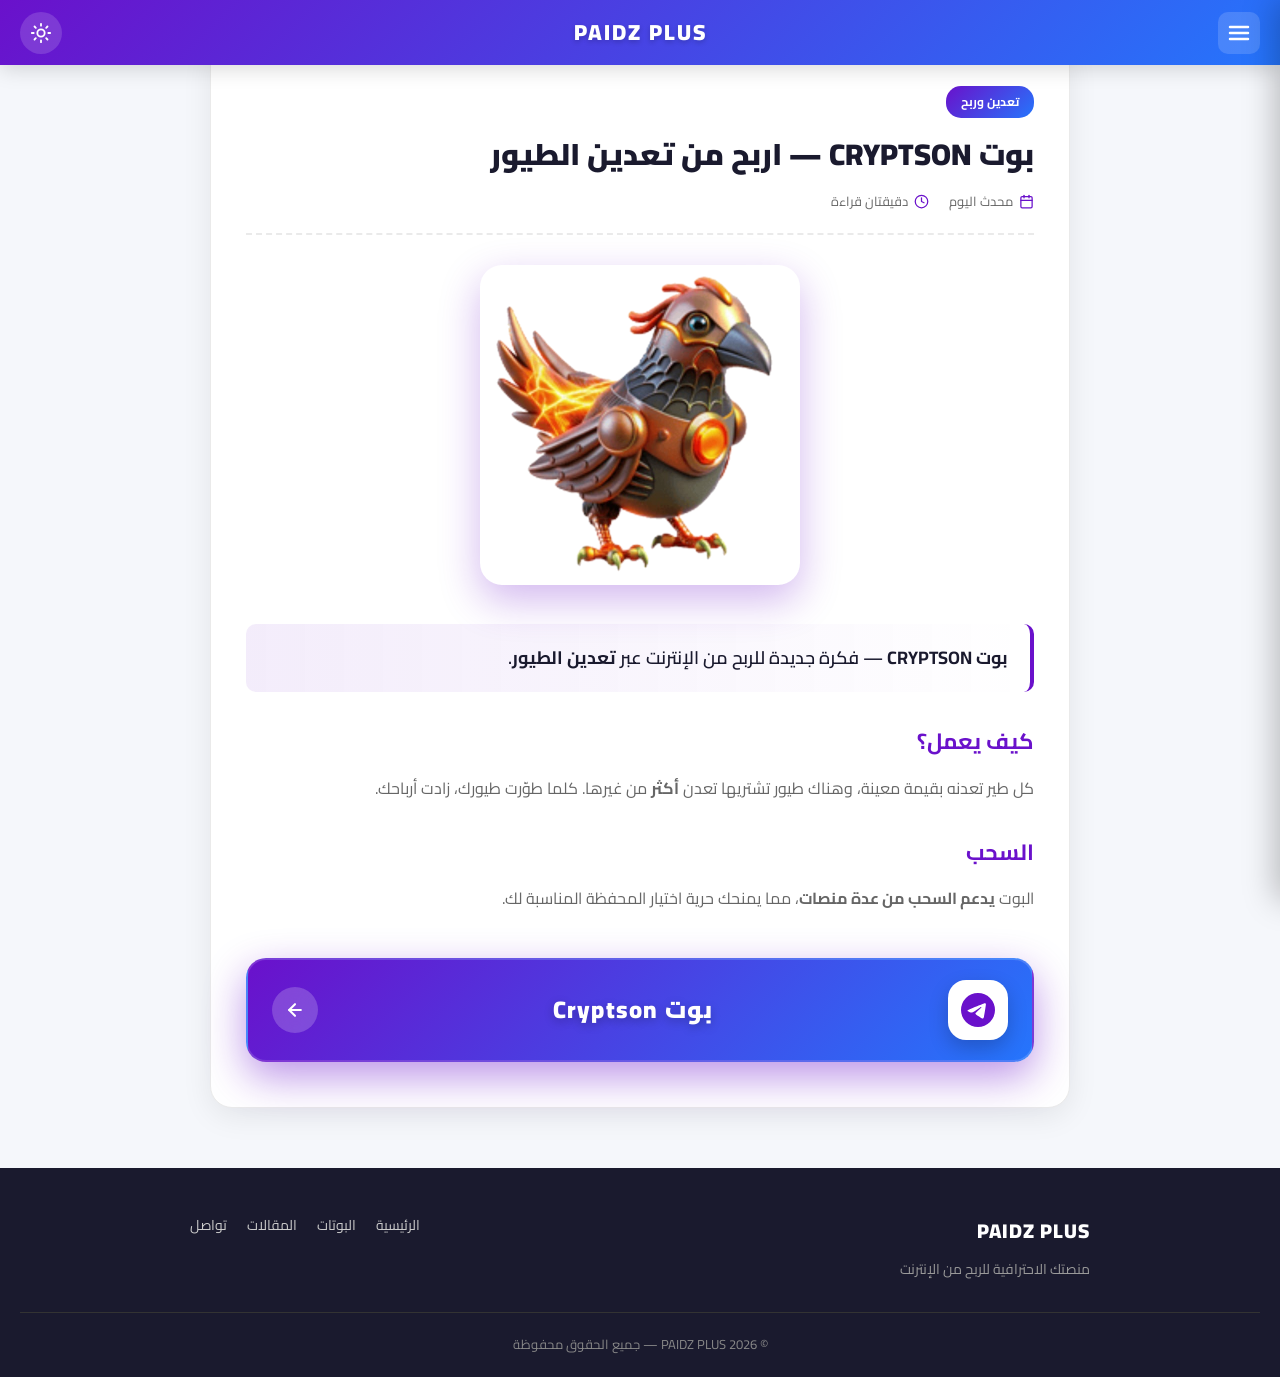
==== article-cryptson.html @ e373d688 "Add files via upload" ====
<!DOCTYPE html>
<html lang="ar" dir="rtl" data-theme="light">
<head>
  <meta charset="UTF-8">
  <meta name="viewport" content="width=device-width, initial-scale=1.0">
  <title>بوت CRYPTSON — اربح من تعدين الطيور | PAIDZ PLUS</title>
  <meta name="description" content="بوت Cryptson للتعدين من خلال الطيور. كل طير يعدن أكثر. يدعم السحب من عدة منصات.">
  <link rel="stylesheet" href="style.css">
  <link href="https://fonts.googleapis.com/css2?family=Cairo:wght@400;600;700;900&display=swap" rel="stylesheet">
</head>
<body>

  <!-- ===== الهيدر ===== -->
  <header class="header">
    <button class="menu-btn" onclick="toggleMenu()" aria-label="القائمة">
      <svg viewBox="0 0 24 24" fill="none" stroke="currentColor" stroke-width="2.5" stroke-linecap="round">
        <line x1="3" y1="6" x2="21" y2="6"/>
        <line x1="3" y1="12" x2="21" y2="12"/>
        <line x1="3" y1="18" x2="21" y2="18"/>
      </svg>
    </button>

    <a href="index.html" class="logo">PAIDZ PLUS</a>

    <button class="theme-btn" onclick="toggleTheme()" aria-label="تبديل الوضع">
      <svg class="icon-sun" viewBox="0 0 24 24" fill="none" stroke="currentColor" stroke-width="2" stroke-linecap="round" stroke-linejoin="round">
        <circle cx="12" cy="12" r="4"/>
        <path d="M12 2v2M12 20v2M4.93 4.93l1.41 1.41M17.66 17.66l1.41 1.41M2 12h2M20 12h2M6.34 17.66l-1.41 1.41M19.07 4.93l-1.41 1.41"/>
      </svg>
      <svg class="icon-moon" viewBox="0 0 24 24" fill="none" stroke="currentColor" stroke-width="2" stroke-linecap="round" stroke-linejoin="round">
        <path d="M21 12.79A9 9 0 1 1 11.21 3 7 7 0 0 0 21 12.79z"/>
      </svg>
    </button>
  </header>

  <!-- ===== القائمة الجانبية ===== -->
  <nav class="side-menu" id="sideMenu">
    <div class="side-header">
      <span class="side-logo">PAIDZ PLUS</span>
    </div>
    <a href="index.html">
      <svg viewBox="0 0 24 24" fill="none" stroke="currentColor" stroke-width="2" stroke-linecap="round" stroke-linejoin="round"><path d="M3 9l9-7 9 7v11a2 2 0 0 1-2 2H5a2 2 0 0 1-2-2z"/><polyline points="9 22 9 12 15 12 15 22"/></svg>
      الرئيسية
    </a>
    <a href="bots.html">
      <svg viewBox="0 0 24 24" fill="none" stroke="currentColor" stroke-width="2" stroke-linecap="round" stroke-linejoin="round"><rect x="3" y="8" width="18" height="12" rx="3"/><path d="M12 8V4M8 14h.01M16 14h.01"/></svg>
      البوتات
    </a>
    <a href="#">
      <svg viewBox="0 0 24 24" fill="none" stroke="currentColor" stroke-width="2" stroke-linecap="round" stroke-linejoin="round"><line x1="12" y1="1" x2="12" y2="23"/><path d="M17 5H9.5a3.5 3.5 0 0 0 0 7h5a3.5 3.5 0 0 1 0 7H6"/></svg>
      طرق الربح
    </a>
    <a href="#">
      <svg viewBox="0 0 24 24" fill="none" stroke="currentColor" stroke-width="2" stroke-linecap="round" stroke-linejoin="round"><path d="M2 3h6a4 4 0 0 1 4 4v14a3 3 0 0 0-3-3H2z"/><path d="M22 3h-6a4 4 0 0 0-4 4v14a3 3 0 0 1 3-3h7z"/></svg>
      الشروحات
    </a>
    <a href="articles.html">
      <svg viewBox="0 0 24 24" fill="none" stroke="currentColor" stroke-width="2" stroke-linecap="round" stroke-linejoin="round"><path d="M4 22h16a2 2 0 0 0 2-2V4a2 2 0 0 0-2-2H8a2 2 0 0 0-2 2v16a2 2 0 0 1-2 2zm0 0a2 2 0 0 1-2-2v-9c0-1.1.9-2 2-2h2"/><line x1="10" y1="9" x2="18" y2="9"/><line x1="10" y1="13" x2="18" y2="13"/><line x1="10" y1="17" x2="14" y2="17"/></svg>
      المقالات
    </a>
    <a href="#">
      <svg viewBox="0 0 24 24" fill="none" stroke="currentColor" stroke-width="2" stroke-linecap="round" stroke-linejoin="round"><path d="M21 15a2 2 0 0 1-2 2H7l-4 4V5a2 2 0 0 1 2-2h14a2 2 0 0 1 2 2z"/></svg>
      تواصل معنا
    </a>
  </nav>
  <div class="overlay" id="overlay" onclick="toggleMenu()"></div>

  <!-- ===== المقال ===== -->
  <section class="container">
    <article class="article">

      <span class="article-badge">تعدين وربح</span>

      <h1>بوت CRYPTSON — اربح من تعدين الطيور</h1>

      <div class="article-meta">
        <span>
          <svg viewBox="0 0 24 24" fill="none" stroke="currentColor" stroke-width="2" stroke-linecap="round" stroke-linejoin="round"><rect x="3" y="4" width="18" height="18" rx="2"/><line x1="16" y1="2" x2="16" y2="6"/><line x1="8" y1="2" x2="8" y2="6"/><line x1="3" y1="10" x2="21" y2="10"/></svg>
          محدث اليوم
        </span>
        <span>
          <svg viewBox="0 0 24 24" fill="none" stroke="currentColor" stroke-width="2" stroke-linecap="round" stroke-linejoin="round"><circle cx="12" cy="12" r="10"/><polyline points="12 6 12 12 16 14"/></svg>
          دقيقتان قراءة
        </span>
      </div>

      <!-- 🖼️ صورة البوت -->
      <div class="article-image">
        <img src="bot3.png" alt="شعار بوت CRYPTSON">
      </div>

      <!-- ✏️ المقال القصير -->
      <p class="lead">
        <b>بوت CRYPTSON</b> — فكرة جديدة للربح من الإنترنت عبر <b>تعدين الطيور</b>.
      </p>

      <h2>كيف يعمل؟</h2>
      <p>
        كل طير تعدنه بقيمة معينة، وهناك طيور تشتريها تعدن <b>أكثر</b> من غيرها.
        كلما طوّرت طيورك، زادت أرباحك.
      </p>

      <h2>السحب</h2>
      <p>
        البوت <b>يدعم السحب من عدة منصات</b>، مما يمنحك حرية اختيار المحفظة المناسبة لك.
      </p>

      <!-- 🔗 زر بوت Cryptson -->
      <a href="https://t.me/cryptson2_bot?startapp=97249" target="_blank" class="paidz-btn">
        <span class="paidz-btn-icon">
          <svg viewBox="0 0 24 24" fill="currentColor">
            <path d="M11.944 0A12 12 0 0 0 0 12a12 12 0 0 0 12 12 12 12 0 0 0 12-12A12 12 0 0 0 12 0a12 12 0 0 0-.056 0zm4.962 7.224c.1-.002.321.023.465.14a.506.506 0 0 1 .171.325c.016.093.036.306.02.472-.18 1.898-.962 6.502-1.36 8.627-.168.9-.499 1.201-.82 1.23-.696.065-1.225-.46-1.9-.902-1.056-.693-1.653-1.124-2.678-1.8-1.185-.78-.417-1.21.258-1.91.177-.184 3.247-2.977 3.307-3.23.007-.032.014-.15-.056-.212s-.174-.041-.249-.024c-.106.024-1.793 1.14-5.061 3.345-.48.33-.913.49-1.302.48-.428-.008-1.252-.241-1.865-.44-.752-.245-1.349-.374-1.297-.789.027-.216.325-.437.893-.663 3.498-1.524 5.83-2.529 6.998-3.014 3.332-1.386 4.025-1.627 4.476-1.635z"/>
          </svg>
        </span>
        <span class="paidz-btn-label">بوت Cryptson</span>
        <span class="paidz-btn-arrow">
          <svg viewBox="0 0 24 24" fill="none" stroke="currentColor" stroke-width="2.5" stroke-linecap="round" stroke-linejoin="round">
            <line x1="19" y1="12" x2="5" y2="12"/>
            <polyline points="12 19 5 12 12 5"/>
          </svg>
        </span>
      </a>

    </article>
  </section>

  <!-- ===== الفوتر ===== -->
  <footer class="footer">
    <div class="footer-content">
      <div class="footer-brand">
        <h3>PAIDZ PLUS</h3>
        <p>منصتك الاحترافية للربح من الإنترنت</p>
      </div>
      <div class="footer-links">
        <a href="index.html">الرئيسية</a>
        <a href="bots.html">البوتات</a>
        <a href="articles.html">المقالات</a>
        <a href="#">تواصل</a>
      </div>
    </div>
    <div class="footer-bottom">
      <p>© 2026 PAIDZ PLUS — جميع الحقوق محفوظة</p>
    </div>
  </footer>

  <script src="script.js"></script>
</body>
</html>
---- style.css ----
/* ===== المتغيرات ===== */
:root {
  --bg: #f5f7fb;
  --bg-card: #ffffff;
  --text: #1a1a2e;
  --text-soft: #666;
  --border: #eaeaea;
  --primary: #6a11cb;
  --primary-2: #2575fc;
  --header-bg: linear-gradient(135deg, #6a11cb, #2575fc);
  --shadow: 0 8px 30px rgba(0,0,0,0.08);
  --header-text: #ffffff;
}

[data-theme="dark"] {
  --bg: #0f0f1a;
  --bg-card: #1a1a2e;
  --text: #f0f0f5;
  --text-soft: #a0a0b0;
  --border: #2a2a40;
  --header-bg: linear-gradient(135deg, #4a0d8f, #1a4db8);
  --shadow: 0 8px 30px rgba(0,0,0,0.4);
  --header-text: #ffffff;
}

/* ===== عام ===== */
* {
  margin: 0;
  padding: 0;
  box-sizing: border-box;
  font-family: 'Cairo', sans-serif;
}

html { scroll-behavior: smooth; }

body {
  background: var(--bg);
  color: var(--text);
  line-height: 1.8;
  overflow-x: hidden;
  transition: background 0.4s ease, color 0.4s ease;
}

.container {
  max-width: 900px;
  margin: 0 auto;
  padding: 0 20px;
}

/* أيقونات SVG موحدة */
svg {
  width: 20px;
  height: 20px;
  flex-shrink: 0;
}

/* ===== الهيدر ===== */
.header {
  position: fixed;
  top: 0;
  left: 0;
  right: 0;
  height: 65px;
  background: var(--header-bg);
  display: flex;
  align-items: center;
  justify-content: space-between;
  padding: 0 20px;
  box-shadow: 0 4px 20px rgba(0,0,0,0.15);
  z-index: 1000;
  transition: background 0.4s ease;
}

.logo {
  color: #fff;
  font-size: 22px;
  font-weight: 900;
  letter-spacing: 2px;
  text-decoration: none;
  text-shadow: 0 2px 5px rgba(0,0,0,0.2);
}

.menu-btn {
  width: 42px;
  height: 42px;
  background: rgba(255,255,255,0.15);
  border: none;
  border-radius: 10px;
  cursor: pointer;
  display: flex;
  align-items: center;
  justify-content: center;
  color: #fff;
  transition: 0.3s;
}

.menu-btn:hover { background: rgba(255,255,255,0.3); }
.menu-btn svg { width: 24px; height: 24px; }

/* ===== زر الوضع الليلي/النهاري ===== */
.theme-btn {
  width: 42px;
  height: 42px;
  background: rgba(255,255,255,0.15);
  border: none;
  border-radius: 50%;
  cursor: pointer;
  display: flex;
  align-items: center;
  justify-content: center;
  color: #fff;
  transition: 0.3s;
  position: relative;
  overflow: hidden;
}

.theme-btn:hover {
  background: rgba(255,255,255,0.3);
  transform: rotate(15deg);
}

.theme-btn svg {
  position: absolute;
  width: 22px;
  height: 22px;
  transition: 0.4s cubic-bezier(0.4, 0, 0.2, 1);
}

/* الوضع النهاري: إظهار الشمس */
[data-theme="light"] .icon-sun {
  opacity: 1;
  transform: translateY(0) rotate(0deg);
}
[data-theme="light"] .icon-moon {
  opacity: 0;
  transform: translateY(35px) rotate(90deg);
}

/* الوضع الليلي: إظهار القمر */
[data-theme="dark"] .icon-sun {
  opacity: 0;
  transform: translateY(-35px) rotate(-90deg);
}
[data-theme="dark"] .icon-moon {
  opacity: 1;
  transform: translateY(0) rotate(0deg);
}

/* ===== القائمة الجانبية ===== */
.side-menu {
  position: fixed;
  top: 0;
  right: -300px;
  width: 300px;
  height: 100%;
  background: var(--bg-card);
  box-shadow: -5px 0 30px rgba(0,0,0,0.25);
  transition: 0.4s cubic-bezier(0.4, 0, 0.2, 1);
  z-index: 1200;
  overflow-y: auto;
}

.side-menu.open { right: 0; }

.side-header {
  background: var(--header-bg);
  padding: 25px 20px;
  text-align: center;
}

.side-logo {
  color: #fff;
  font-size: 20px;
  font-weight: 900;
  letter-spacing: 2px;
}

.side-menu a {
  display: flex;
  align-items: center;
  gap: 12px;
  padding: 16px 25px;
  color: var(--text);
  text-decoration: none;
  font-weight: 600;
  border-bottom: 1px solid var(--border);
  transition: 0.25s;
}

.side-menu a svg { color: var(--primary); transition: 0.25s; }

.side-menu a:hover {
  background: linear-gradient(135deg, var(--primary), var(--primary-2));
  color: #fff;
  padding-right: 35px;
}

.side-menu a:hover svg { color: #fff; }

.overlay {
  position: fixed;
  inset: 0;
  background: rgba(0,0,0,0.55);
  opacity: 0;
  visibility: hidden;
  transition: 0.3s;
  z-index: 1100;
  backdrop-filter: blur(3px);
}

.overlay.show { opacity: 1; visibility: visible; }

/* ===== Hero ===== */
.hero {
  margin-top: 65px;
  padding: 80px 20px 60px;
  background: var(--header-bg);
  color: #fff;
  text-align: center;
  position: relative;
  overflow: hidden;
  transition: background 0.4s ease;
}

.hero::before {
  content: '';
  position: absolute;
  width: 400px;
  height: 400px;
  background: rgba(255,255,255,0.08);
  border-radius: 50%;
  top: -150px;
  right: -100px;
}

.hero::after {
  content: '';
  position: absolute;
  width: 300px;
  height: 300px;
  background: rgba(255,255,255,0.06);
  border-radius: 50%;
  bottom: -100px;
  left: -80px;
}

.hero-content { position: relative; z-index: 2; max-width: 700px; margin: 0 auto; }

.hero-tag {
  display: inline-flex;
  align-items: center;
  gap: 8px;
  background: rgba(255,255,255,0.2);
  padding: 7px 18px;
  border-radius: 20px;
  font-size: 14px;
  font-weight: 600;
  margin-bottom: 20px;
  backdrop-filter: blur(5px);
}

.hero-tag svg { width: 16px; height: 16px; }

.hero h1 {
  font-size: 38px;
  font-weight: 900;
  margin-bottom: 15px;
  line-height: 1.3;
}

.hero h1 span {
  background: linear-gradient(90deg, #ffd700, #ffed4e);
  -webkit-background-clip: text;
  -webkit-text-fill-color: transparent;
  background-clip: text;
}

.hero p {
  font-size: 17px;
  color: #e8e8ff;
  margin-bottom: 30px;
}

.hero-buttons {
  display: flex;
  gap: 15px;
  justify-content: center;
  flex-wrap: wrap;
}

.btn-primary, .btn-secondary {
  padding: 13px 30px;
  border-radius: 30px;
  text-decoration: none;
  font-weight: 700;
  font-size: 15px;
  transition: 0.3s;
  display: inline-block;
}

.btn-primary {
  background: #fff;
  color: var(--primary);
}

.btn-primary:hover {
  transform: translateY(-3px);
  box-shadow: 0 10px 25px rgba(0,0,0,0.25);
}

.btn-secondary {
  background: transparent;
  color: #fff;
  border: 2px solid rgba(255,255,255,0.5);
}

.btn-secondary:hover {
  background: rgba(255,255,255,0.15);
  border-color: #fff;
}

/* ===== المميزات ===== */
.features {
  padding: 70px 20px 30px;
}

.section-title {
  text-align: center;
  font-size: 28px;
  font-weight: 900;
  margin-bottom: 40px;
  color: var(--text);
  position: relative;
  display: inline-block;
  width: 100%;
}

.section-title::after {
  content: '';
  display: block;
  width: 60px;
  height: 4px;
  background: linear-gradient(90deg, var(--primary), var(--primary-2));
  border-radius: 3px;
  margin: 12px auto 0;
}

.features-grid {
  display: grid;
  grid-template-columns: repeat(auto-fit, minmax(220px, 1fr));
  gap: 20px;
}

.feature-card {
  background: var(--bg-card);
  padding: 30px 22px;
  border-radius: 18px;
  box-shadow: var(--shadow);
  text-align: center;
  transition: 0.35s;
  border: 1px solid var(--border);
}

.feature-card:hover {
  transform: translateY(-8px);
  box-shadow: 0 15px 40px rgba(106,17,203,0.25);
}

.feature-icon {
  width: 65px;
  height: 65px;
  margin: 0 auto 15px;
  border-radius: 18px;
  background: linear-gradient(135deg, rgba(106,17,203,0.12), rgba(37,117,252,0.12));
  display: flex;
  align-items: center;
  justify-content: center;
  color: var(--primary);
  transition: 0.35s;
}

.feature-icon svg { width: 30px; height: 30px; }

.feature-card:hover .feature-icon {
  background: linear-gradient(135deg, var(--primary), var(--primary-2));
  color: #fff;
  transform: rotate(-8deg) scale(1.08);
}

.feature-card h3 {
  font-size: 18px;
  font-weight: 700;
  margin-bottom: 8px;
  color: var(--text);
}

.feature-card p {
  font-size: 14px;
  color: var(--text-soft);
}

/* ===== المقال ===== */
.article {
  background: var(--bg-card);
  padding: 45px 35px;
  border-radius: 22px;
  box-shadow: var(--shadow);
  margin: 40px 0;
  border: 1px solid var(--border);
  transition: background 0.4s ease, border 0.4s ease;
}

.article-badge {
  display: inline-block;
  background: linear-gradient(135deg, var(--primary), var(--primary-2));
  color: #fff;
  padding: 5px 15px;
  border-radius: 15px;
  font-size: 12px;
  font-weight: 700;
  margin-bottom: 15px;
}

.article h1 {
  font-size: 30px;
  font-weight: 900;
  color: var(--text);
  margin-bottom: 15px;
  line-height: 1.4;
}

.article-meta {
  display: flex;
  gap: 20px;
  flex-wrap: wrap;
  color: var(--text-soft);
  font-size: 13px;
  margin-bottom: 25px;
  padding-bottom: 20px;
  border-bottom: 2px dashed var(--border);
}

.article-meta span {
  display: inline-flex;
  align-items: center;
  gap: 6px;
}

.article-meta svg { width: 15px; height: 15px; color: var(--primary); }

.article-image {
  text-align: center;
  margin: 30px 0;
}

.article-image img {
  max-width: 320px;
  width: 100%;
  border-radius: 22px;
  box-shadow: 0 15px 40px rgba(106,17,203,0.3);
  transition: 0.4s;
}

.article-image img:hover { transform: scale(1.04) rotate(-1deg); }

.article .lead {
  font-size: 18px;
  color: var(--text);
  font-weight: 600;
  padding: 18px 22px;
  background: linear-gradient(90deg, rgba(106,17,203,0.08), transparent);
  border-right: 4px solid var(--primary);
  border-radius: 10px;
  margin-bottom: 25px;
}

.article h2 {
  font-size: 22px;
  color: var(--primary);
  margin: 30px 0 12px;
  font-weight: 700;
}

.article p {
  font-size: 16px;
  color: var(--text-soft);
  margin-bottom: 15px;
}

.article ul, .article ol {
  margin: 15px 25px 20px;
}

.article li {
  margin-bottom: 8px;
  font-size: 16px;
  color: var(--text-soft);
}

/* ===== CTA ===== */
.cta-box {
  background: var(--header-bg);
  color: #fff;
  padding: 35px;
  border-radius: 20px;
  text-align: center;
  margin-top: 40px;
  position: relative;
  overflow: hidden;
  transition: background 0.4s ease;
}

.cta-box::before {
  content: '';
  position: absolute;
  width: 200px;
  height: 200px;
  background: rgba(255,255,255,0.1);
  border-radius: 50%;
  top: -80px;
  right: -50px;
}

.cta-box h3 {
  font-size: 22px;
  margin-bottom: 10px;
  position: relative;
}

.cta-box p {
  color: #e8e8ff;
  margin-bottom: 20px;
  position: relative;
}

.cta-btn {
  display: inline-flex;
  align-items: center;
  gap: 8px;
  background: #fff;
  color: var(--primary);
  padding: 14px 35px;
  border-radius: 30px;
  text-decoration: none;
  font-weight: 800;
  font-size: 16px;
  transition: 0.3s;
  position: relative;
}

.cta-btn svg { width: 18px; height: 18px; }

.cta-btn:hover {
  transform: scale(1.07);
  box-shadow: 0 10px 30px rgba(0,0,0,0.3);
}

/* ===== الفوتر ===== */
.footer {
  background: #1a1a2e;
  color: #ccc;
  padding: 45px 20px 0;
  margin-top: 60px;
  transition: background 0.4s ease;
}

[data-theme="dark"] .footer { background: #0a0a15; }

.footer-content {
  max-width: 900px;
  margin: 0 auto;
  display: flex;
  justify-content: space-between;
  flex-wrap: wrap;
  gap: 25px;
  padding-bottom: 30px;
}

.footer-brand h3 {
  color: #fff;
  font-size: 20px;
  font-weight: 900;
  letter-spacing: 1px;
  margin-bottom: 8px;
}

.footer-brand p { font-size: 14px; color: #999; }

.footer-links {
  display: flex;
  gap: 20px;
  flex-wrap: wrap;
}

.footer-links a {
  color: #ccc;
  text-decoration: none;
  font-size: 14px;
  transition: 0.3s;
}

.footer-links a:hover { color: #6a11cb; }

.footer-bottom {
  border-top: 1px solid #333;
  padding: 20px;
  text-align: center;
  font-size: 13px;
  color: #888;
}

/* ===== للجوال ===== */
@media (max-width: 600px) {
  .logo { font-size: 16px; letter-spacing: 1px; }
  .menu-btn, .theme-btn { width: 38px; height: 38px; }
  .hero { padding: 60px 15px 40px; }
  .hero h1 { font-size: 26px; }
  .hero p { font-size: 15px; }
  .article { padding: 28px 20px; }
  .article h1 { font-size: 22px; }
  .article h2 { font-size: 18px; }
  .article p, .article li { font-size: 15px; }
  .article-image img { max-width: 220px; }
  .section-title { font-size: 22px; }
  .footer-content { flex-direction: column; text-align: center; }
  .footer-links { justify-content: center; }
}


/* ===== عنوان الصفحة (Page Hero) ===== */
.page-hero {
  margin-top: 65px;
  padding: 60px 20px 50px;
  background: var(--header-bg);
  color: #fff;
  text-align: center;
  position: relative;
  overflow: hidden;
}

.page-hero::before {
  content: '';
  position: absolute;
  width: 350px;
  height: 350px;
  background: rgba(255,255,255,0.08);
  border-radius: 50%;
  top: -120px;
  right: -80px;
}

.page-hero-content {
  position: relative;
  z-index: 2;
}

.page-hero h1 {
  font-size: 34px;
  font-weight: 900;
  margin-bottom: 10px;
}

.page-hero p {
  font-size: 16px;
  color: #e8e8ff;
}

/* ===== شبكة البوتات ===== */
.bots-grid {
  display: grid;
  grid-template-columns: repeat(auto-fill, minmax(230px, 1fr));
  gap: 25px;
  padding: 50px 0;
}

/* بطاقة البوت */
.bot-card {
  background: var(--bg-card);
  border-radius: 20px;
  padding: 25px 20px;
  text-align: center;
  box-shadow: var(--shadow);
  border: 1px solid var(--border);
  transition: 0.35s cubic-bezier(0.4, 0, 0.2, 1);
  display: flex;
  flex-direction: column;
  align-items: center;
}

.bot-card:hover {
  transform: translateY(-10px);
  box-shadow: 0 20px 45px rgba(106,17,203,0.28);
  border-color: var(--primary);
}

/* صورة البوت */
.bot-image {
  width: 120px;
  height: 120px;
  border-radius: 50%;
  overflow: hidden;
  margin-bottom: 18px;
  background: linear-gradient(135deg, rgba(106,17,203,0.1), rgba(37,117,252,0.1));
  display: flex;
  align-items: center;
  justify-content: center;
  padding: 8px;
  transition: 0.35s;
  border: 3px solid transparent;
}

.bot-card:hover .bot-image {
  border-color: var(--primary);
  transform: scale(1.05) rotate(3deg);
}

.bot-image img {
  width: 100%;
  height: 100%;
  object-fit: cover;
  border-radius: 50%;
}

/* اسم البوت (قابل للنقر) */
.bot-name {
  font-size: 18px;
  font-weight: 800;
  color: var(--text);
  text-decoration: none;
  margin-bottom: 6px;
  transition: 0.3s;
  display: inline-block;
}

.bot-name:hover {
  color: var(--primary);
  transform: scale(1.05);
}

.bot-name::after {
  content: '';
  display: block;
  width: 0;
  height: 2px;
  background: linear-gradient(90deg, var(--primary), var(--primary-2));
  margin: 4px auto 0;
  transition: 0.35s;
  border-radius: 2px;
}

.bot-name:hover::after {
  width: 60%;
}

/* وصف البوت */
.bot-desc {
  font-size: 13px;
  color: var(--text-soft);
  margin-bottom: 18px;
}

/* زر فتح البوت */
.bot-btn {
  display: inline-flex;
  align-items: center;
  gap: 6px;
  background: linear-gradient(135deg, var(--primary), var(--primary-2));
  color: #fff;
  padding: 10px 22px;
  border-radius: 25px;
  text-decoration: none;
  font-weight: 700;
  font-size: 13px;
  transition: 0.3s;
  margin-top: auto;
}

.bot-btn svg {
  width: 15px;
  height: 15px;
  transition: 0.3s;
}

.bot-btn:hover {
  transform: translateY(-2px);
  box-shadow: 0 8px 20px rgba(106,17,203,0.4);
}

.bot-btn:hover svg {
  transform: translateX(-4px);
}

/* ===== للجوال ===== */
@media (max-width: 600px) {
  .page-hero { padding: 45px 15px 35px; }
  .page-hero h1 { font-size: 24px; }
  .page-hero p { font-size: 14px; }
  .bots-grid {
    grid-template-columns: repeat(auto-fill, minmax(150px, 1fr));
    gap: 15px;
    padding: 30px 0;
  }
  .bot-card { padding: 18px 12px; }
  .bot-image { width: 85px; height: 85px; margin-bottom: 12px; }
  .bot-name { font-size: 15px; }
  .bot-desc { font-size: 12px; }
  .bot-btn { padding: 8px 16px; font-size: 12px; }
}


/* ===== غلاف زر التحميل ===== */
.bot-download-wrap {
  margin-top: 45px;
  position: relative;
}

/* شريط علوي متحرك */
.download-top-bar {
  height: 5px;
  background: linear-gradient(90deg, #6a11cb, #2575fc, #00b894, #6a11cb);
  background-size: 300% 100%;
  border-radius: 24px 24px 0 0;
  animation: gradientSlide 4s linear infinite;
}

@keyframes gradientSlide {
  0% { background-position: 0% 50%; }
  100% { background-position: 300% 50%; }
}

/* ===== بطاقة التحميل ===== */
.bot-download-card {
  background: var(--bg-card);
  border: 2px solid var(--border);
  border-top: none;
  border-radius: 0 0 24px 24px;
  padding: 32px 26px;
  text-align: center;
  box-shadow: 0 15px 45px rgba(106,17,203,0.15);
  transition: 0.35s;
  position: relative;
  overflow: hidden;
}

.bot-download-card::after {
  content: '';
  position: absolute;
  width: 220px;
  height: 220px;
  background: radial-gradient(circle, rgba(106,17,203,0.12), transparent 70%);
  border-radius: 50%;
  top: -80px;
  left: -60px;
  pointer-events: none;
}

.bot-download-card:hover {
  box-shadow: 0 25px 65px rgba(106,17,203,0.28);
  border-color: var(--primary);
}

/* ===== شارة "مجاني 100%" ===== */
.download-badge {
  display: inline-flex;
  align-items: center;
  gap: 6px;
  background: linear-gradient(135deg, #00b894, #00cec9);
  color: #fff;
  padding: 6px 16px;
  border-radius: 22px;
  font-size: 12.5px;
  font-weight: 800;
  margin-bottom: 16px;
  box-shadow: 0 5px 15px rgba(0,184,148,0.35);
  position: relative;
  z-index: 2;
}

.download-badge svg { width: 14px; height: 14px; }

/* ===== العناوين ===== */
.download-title {
  font-size: 24px;
  font-weight: 900;
  color: var(--text);
  margin-bottom: 8px;
  position: relative;
  z-index: 2;
}

.download-sub {
  font-size: 14px;
  color: var(--text-soft);
  margin-bottom: 26px;
  position: relative;
  z-index: 2;
  line-height: 1.6;
}

/* ===== الزر الرئيسي "بوت Paidz" ===== */
.bot-main-btn {
  display: flex;
  align-items: center;
  justify-content: space-between;
  gap: 14px;
  background: linear-gradient(135deg, #6a11cb 0%, #2575fc 100%);
  color: #fff;
  padding: 18px 22px;
  border-radius: 20px;
  text-decoration: none;
  font-weight: 900;
  transition: 0.4s cubic-bezier(0.4, 0, 0.2, 1);
  box-shadow: 0 12px 32px rgba(106,17,203,0.4);
  position: relative;
  overflow: hidden;
  z-index: 2;
}

/* توهج متحرك عند المرور */
.bot-main-btn::before {
  content: '';
  position: absolute;
  top: 0;
  left: -100%;
  width: 100%;
  height: 100%;
  background: linear-gradient(90deg, transparent, rgba(255,255,255,0.35), transparent);
  transition: 0.6s;
}

.bot-main-btn:hover::before {
  left: 100%;
}

.bot-main-btn:hover {
  transform: translateY(-4px);
  box-shadow: 0 20px 45px rgba(106,17,203,0.55);
}

.bot-main-btn:active { transform: translateY(-1px); }

/* أيقونة دائرية (تحميل) */
.btn-icon-circle {
  width: 48px;
  height: 48px;
  background: rgba(255,255,255,0.22);
  border-radius: 14px;
  display: flex;
  align-items: center;
  justify-content: center;
  flex-shrink: 0;
  backdrop-filter: blur(10px);
  transition: 0.5s;
  position: relative;
  z-index: 2;
}

.btn-icon-circle svg { width: 24px; height: 24px; }

.bot-main-btn:hover .btn-icon-circle {
  transform: rotate(360deg) scale(1.1);
  background: rgba(255,255,255,0.35);
}

/* نص الزر */
.btn-label {
  flex: 1;
  font-size: 22px;
  font-weight: 900;
  text-align: center;
  letter-spacing: 1px;
  position: relative;
  z-index: 2;
  text-shadow: 0 2px 6px rgba(0,0,0,0.2);
}

/* سهم دائري */
.btn-arrow-circle {
  width: 40px;
  height: 40px;
  background: rgba(255,255,255,0.18);
  border-radius: 50%;
  display: flex;
  align-items: center;
  justify-content: center;
  flex-shrink: 0;
  transition: 0.35s;
  position: relative;
  z-index: 2;
}

.btn-arrow-circle svg { width: 18px; height: 18px; }

.bot-main-btn:hover .btn-arrow-circle {
  background: rgba(255,255,255,0.35);
  transform: translateX(-8px);
}

/* ===== رابط نصي أسفل الزر ===== */
.download-username {
  display: flex;
  align-items: center;
  justify-content: center;
  gap: 8px;
  margin-top: 20px;
  font-size: 13px;
  color: var(--text-soft);
  flex-wrap: wrap;
  position: relative;
  z-index: 2;
}

.download-username a {
  direction: ltr;
  background: linear-gradient(135deg, rgba(106,17,203,0.12), rgba(37,117,252,0.12));
  color: var(--primary);
  padding: 7px 16px;
  border-radius: 18px;
  text-decoration: none;
  font-weight: 800;
  font-size: 13px;
  letter-spacing: 0.5px;
  transition: 0.3s;
  border: 1px solid transparent;
}

.download-username a:hover {
  background: linear-gradient(135deg, #6a11cb, #2575fc);
  color: #fff;
  transform: scale(1.05);
}

/* ===== للجوال ===== */
@media (max-width: 600px) {
  .bot-download-card {
    padding: 24px 18px;
    border-radius: 0 0 20px 20px;
  }
  .download-title { font-size: 20px; }
  .download-sub { font-size: 13px; }
  .bot-main-btn {
    padding: 15px 16px;
    gap: 10px;
    border-radius: 16px;
  }
  .btn-icon-circle { width: 42px; height: 42px; border-radius: 12px; }
  .btn-icon-circle svg { width: 20px; height: 20px; }
  .btn-label { font-size: 18px; }
  .btn-arrow-circle { width: 34px; height: 34px; }
  .btn-arrow-circle svg { width: 15px; height: 15px; }
  .download-username { font-size: 12px; }
  .download-username a { font-size: 12px; padding: 6px 13px; }
}

/* ===== شبكة المقالات ===== */
.articles-grid {
  display: grid;
  grid-template-columns: repeat(auto-fill, minmax(310px, 1fr));
  gap: 28px;
  padding: 50px 0;
}

/* بطاقة المقال */
.article-card {
  display: flex;
  flex-direction: column;
  background: var(--bg-card);
  border-radius: 20px;
  overflow: hidden;
  box-shadow: var(--shadow);
  border: 1px solid var(--border);
  text-decoration: none;
  transition: 0.4s cubic-bezier(0.4, 0, 0.2, 1);
  position: relative;
}

.article-card:hover {
  transform: translateY(-10px);
  box-shadow: 0 25px 55px rgba(106,17,203,0.28);
  border-color: var(--primary);
}

/* صورة البطاقة */
.article-card-image {
  position: relative;
  width: 100%;
  height: 200px;
  overflow: hidden;
  background: linear-gradient(135deg, rgba(106,17,203,0.1), rgba(37,117,252,0.1));
}

.article-card-image img {
  width: 100%;
  height: 100%;
  object-fit: cover;
  transition: 0.5s;
}

.article-card:hover .article-card-image img {
  transform: scale(1.1);
}

/* شارة التصنيف */
.article-card-tag {
  position: absolute;
  top: 15px;
  right: 15px;
  background: linear-gradient(135deg, #6a11cb, #2575fc);
  color: #fff;
  padding: 6px 14px;
  border-radius: 18px;
  font-size: 12px;
  font-weight: 700;
  box-shadow: 0 5px 15px rgba(106,17,203,0.4);
  backdrop-filter: blur(5px);
  z-index: 2;
}

/* جسم البطاقة */
.article-card-body {
  padding: 22px 22px 20px;
  display: flex;
  flex-direction: column;
  flex: 1;
}

.article-card-body h3 {
  font-size: 18px;
  font-weight: 800;
  color: var(--text);
  margin-bottom: 10px;
  line-height: 1.5;
  transition: 0.3s;
}

.article-card:hover .article-card-body h3 {
  color: var(--primary);
}

.article-card-body p {
  font-size: 14px;
  color: var(--text-soft);
  line-height: 1.7;
  margin-bottom: 18px;
  flex: 1;
}

/* فوتر البطاقة */
.article-card-footer {
  display: flex;
  align-items: center;
  justify-content: space-between;
  padding-top: 15px;
  border-top: 1px solid var(--border);
  gap: 10px;
}

.read-time {
  display: inline-flex;
  align-items: center;
  gap: 5px;
  font-size: 12.5px;
  color: var(--text-soft);
  font-weight: 600;
}

.read-time svg {
  width: 14px;
  height: 14px;
  color: var(--primary);
}

.read-more {
  display: inline-flex;
  align-items: center;
  gap: 5px;
  font-size: 13px;
  font-weight: 800;
  color: var(--primary);
  transition: 0.3s;
}

.read-more svg {
  width: 14px;
  height: 14px;
  transition: 0.3s;
}

.article-card:hover .read-more {
  color: var(--primary-2);
}

.article-card:hover .read-more svg {
  transform: translateX(-5px);
}

/* ===== للجوال ===== */
@media (max-width: 600px) {
  .articles-grid {
    grid-template-columns: 1fr;
    gap: 20px;
    padding: 30px 0;
  }
  .article-card-image { height: 180px; }
  .article-card-body { padding: 18px; }
  .article-card-body h3 { font-size: 16px; }
  .article-card-body p { font-size: 13px; }
}




/* ===== زر بوت Paidz الاحترافي ===== */
.paidz-btn {
  display: flex;
  align-items: center;
  gap: 16px;
  background: linear-gradient(135deg, #6a11cb 0%, #2575fc 100%);
  color: #fff;
  padding: 20px 24px;
  border-radius: 20px;
  text-decoration: none;
  margin-top: 45px;
  position: relative;
  overflow: hidden;
  box-shadow: 0 15px 40px rgba(106,17,203,0.45);
  transition: 0.4s cubic-bezier(0.4, 0, 0.2, 1);
  border: 2px solid rgba(255,255,255,0.15);
}

/* توهج متحرك يمر عبر الزر */
.paidz-btn::before {
  content: '';
  position: absolute;
  top: 0;
  left: -100%;
  width: 100%;
  height: 100%;
  background: linear-gradient(90deg, transparent, rgba(255,255,255,0.3), transparent);
  transition: 0.7s;
}

.paidz-btn:hover::before {
  left: 100%;
}

.paidz-btn:hover {
  transform: translateY(-5px) scale(1.01);
  box-shadow: 0 25px 55px rgba(106,17,203,0.6);
  border-color: rgba(255,255,255,0.35);
}

.paidz-btn:active {
  transform: translateY(-2px) scale(0.99);
}

/* ===== أيقونة تلغرام ===== */
.paidz-btn-icon {
  width: 60px;
  height: 60px;
  background: #ffffff;
  border-radius: 18px;
  display: flex;
  align-items: center;
  justify-content: center;
  flex-shrink: 0;
  position: relative;
  z-index: 2;
  box-shadow: 0 8px 20px rgba(0,0,0,0.2);
  transition: 0.5s cubic-bezier(0.4, 0, 0.2, 1);
}

.paidz-btn-icon svg {
  width: 34px;
  height: 34px;
  color: #6a11cb;
  transition: 0.5s;
}

.paidz-btn:hover .paidz-btn-icon {
  transform: rotate(360deg) scale(1.08);
  box-shadow: 0 12px 30px rgba(0,0,0,0.3);
}

.paidz-btn:hover .paidz-btn-icon svg {
  color: #2575fc;
}

/* ===== نص الزر ===== */
.paidz-btn-label {
  flex: 1;
  font-size: 24px;
  font-weight: 900;
  text-align: center;
  letter-spacing: 1.2px;
  position: relative;
  z-index: 2;
  text-shadow: 0 3px 10px rgba(0,0,0,0.25);
  font-family: 'Cairo', sans-serif;
}

/* ===== سهم الزر ===== */
.paidz-btn-arrow {
  width: 46px;
  height: 46px;
  background: rgba(255,255,255,0.2);
  border-radius: 50%;
  display: flex;
  align-items: center;
  justify-content: center;
  flex-shrink: 0;
  position: relative;
  z-index: 2;
  transition: 0.35s;
  backdrop-filter: blur(10px);
}

.paidz-btn-arrow svg {
  width: 20px;
  height: 20px;
  transition: 0.35s;
}

.paidz-btn:hover .paidz-btn-arrow {
  background: rgba(255,255,255,0.35);
  transform: translateX(-8px) scale(1.05);
}

/* ===== للجوال ===== */
@media (max-width: 600px) {
  .paidz-btn {
    padding: 16px 18px;
    gap: 12px;
    border-radius: 16px;
    margin-top: 35px;
  }
  .paidz-btn-icon {
    width: 50px;
    height: 50px;
    border-radius: 14px;
  }
  .paidz-btn-icon svg { width: 28px; height: 28px; }
  .paidz-btn-label { font-size: 19px; letter-spacing: 0.8px; }
  .paidz-btn-arrow { width: 38px; height: 38px; }
  .paidz-btn-arrow svg { width: 17px; height: 17px; }
}
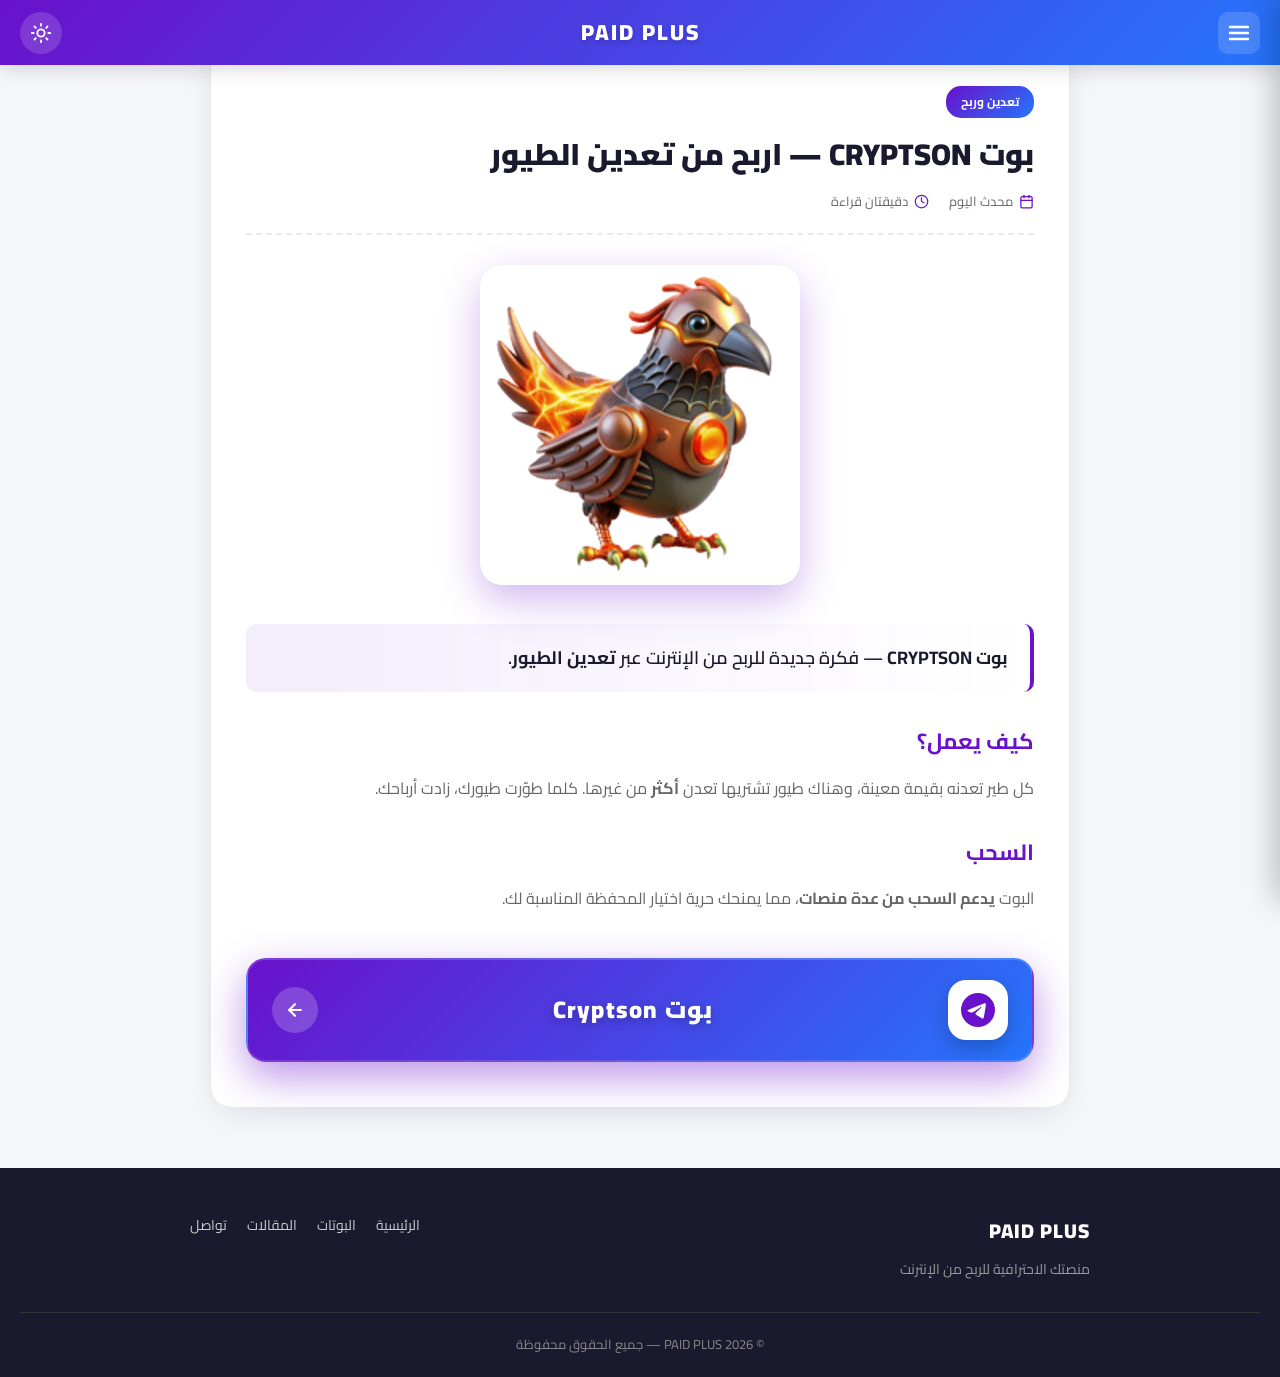
==== commit 3b0a3c4b: "Update article-cryptson.html" ====
--- a/article-cryptson.html
+++ b/article-cryptson.html
@@ -3,7 +3,7 @@
 <head>
   <meta charset="UTF-8">
   <meta name="viewport" content="width=device-width, initial-scale=1.0">
-  <title>بوت CRYPTSON — اربح من تعدين الطيور | PAIDZ PLUS</title>
+  <title>بوت CRYPTSON — اربح من تعدين الطيور | PAID PLUS</title>
   <meta name="description" content="بوت Cryptson للتعدين من خلال الطيور. كل طير يعدن أكثر. يدعم السحب من عدة منصات.">
   <link rel="stylesheet" href="style.css">
   <link href="https://fonts.googleapis.com/css2?family=Cairo:wght@400;600;700;900&display=swap" rel="stylesheet">
@@ -20,7 +20,7 @@
       </svg>
     </button>
 
-    <a href="index.html" class="logo">PAIDZ PLUS</a>
+    <a href="index.html" class="logo">PAID PLUS</a>
 
     <button class="theme-btn" onclick="toggleTheme()" aria-label="تبديل الوضع">
       <svg class="icon-sun" viewBox="0 0 24 24" fill="none" stroke="currentColor" stroke-width="2" stroke-linecap="round" stroke-linejoin="round">
@@ -36,7 +36,7 @@
   <!-- ===== القائمة الجانبية ===== -->
   <nav class="side-menu" id="sideMenu">
     <div class="side-header">
-      <span class="side-logo">PAIDZ PLUS</span>
+      <span class="side-logo">PAID PLUS</span>
     </div>
     <a href="index.html">
       <svg viewBox="0 0 24 24" fill="none" stroke="currentColor" stroke-width="2" stroke-linecap="round" stroke-linejoin="round"><path d="M3 9l9-7 9 7v11a2 2 0 0 1-2 2H5a2 2 0 0 1-2-2z"/><polyline points="9 22 9 12 15 12 15 22"/></svg>
@@ -128,7 +128,7 @@
   <footer class="footer">
     <div class="footer-content">
       <div class="footer-brand">
-        <h3>PAIDZ PLUS</h3>
+        <h3>PAID PLUS</h3>
         <p>منصتك الاحترافية للربح من الإنترنت</p>
       </div>
       <div class="footer-links">
@@ -139,10 +139,10 @@
       </div>
     </div>
     <div class="footer-bottom">
-      <p>© 2026 PAIDZ PLUS — جميع الحقوق محفوظة</p>
+      <p>© 2026 PAID PLUS — جميع الحقوق محفوظة</p>
     </div>
   </footer>
 
   <script src="script.js"></script>
 </body>
-</html>+</html>
